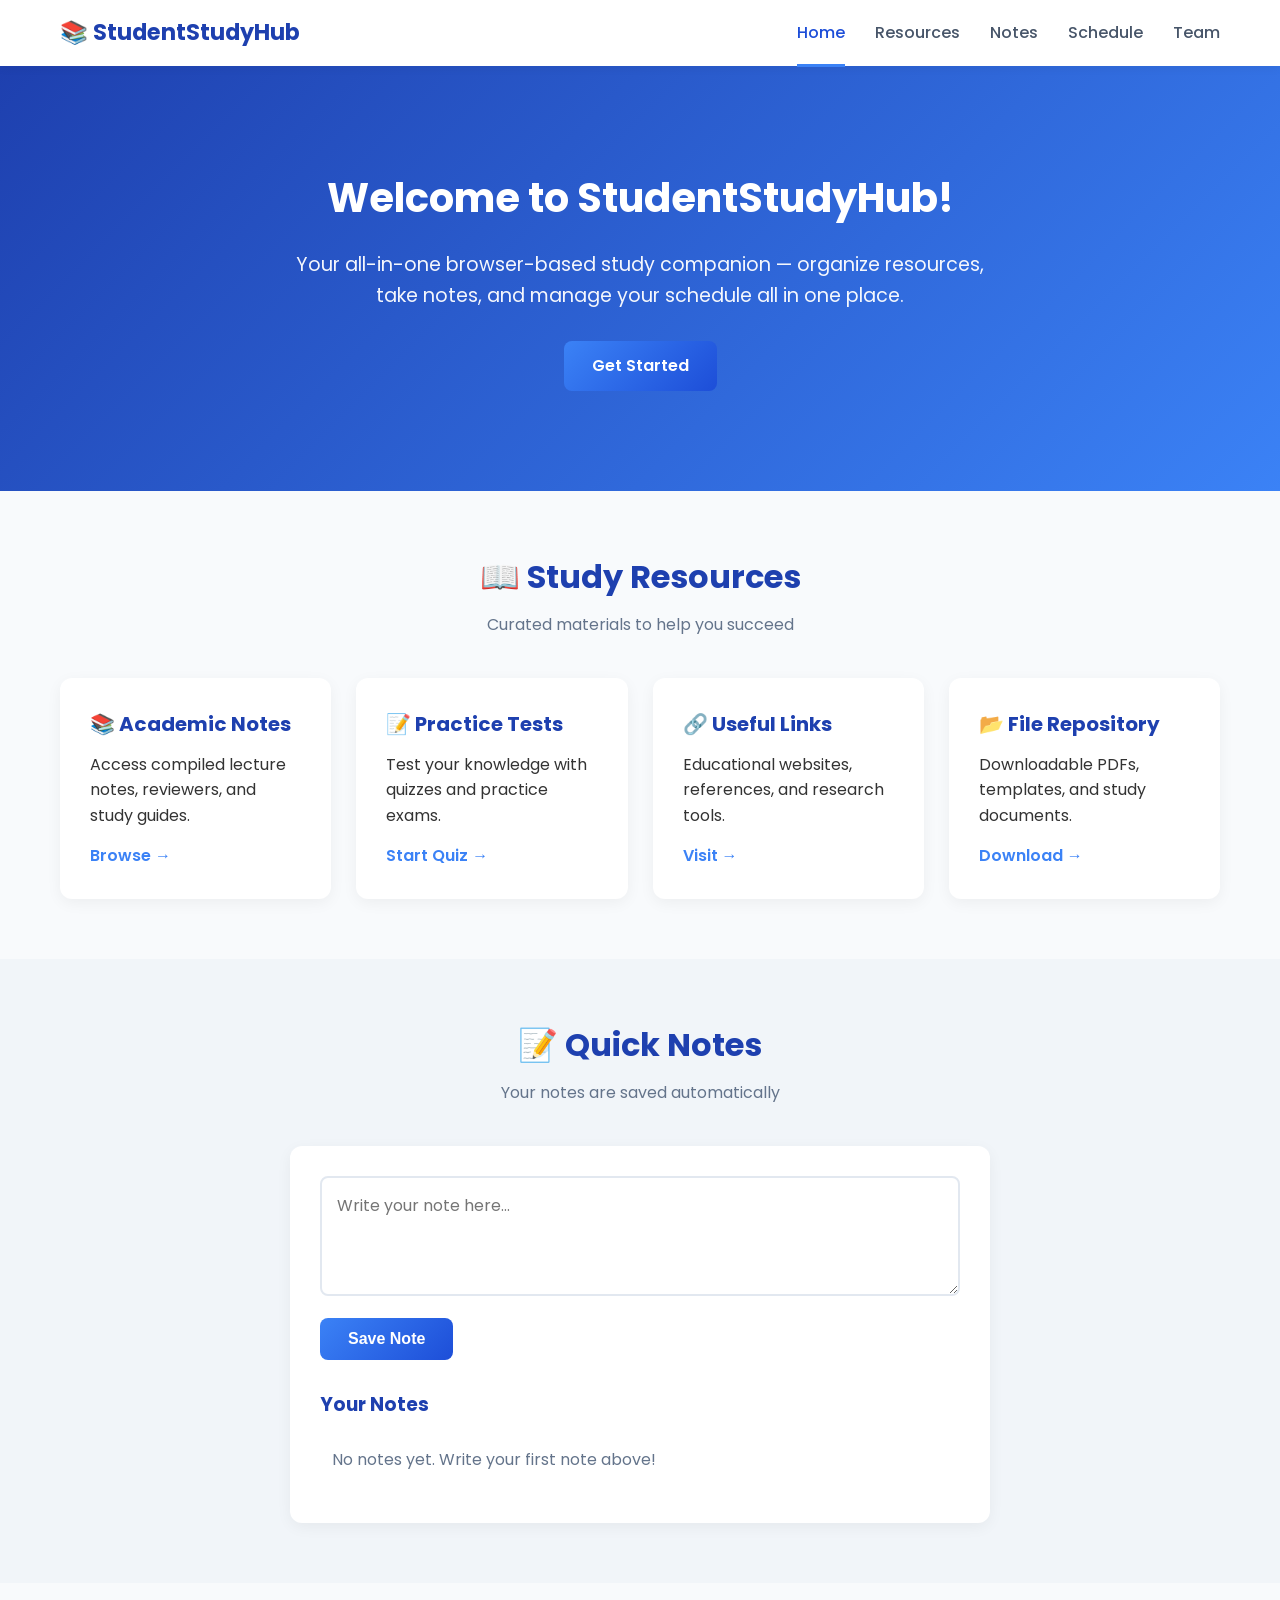
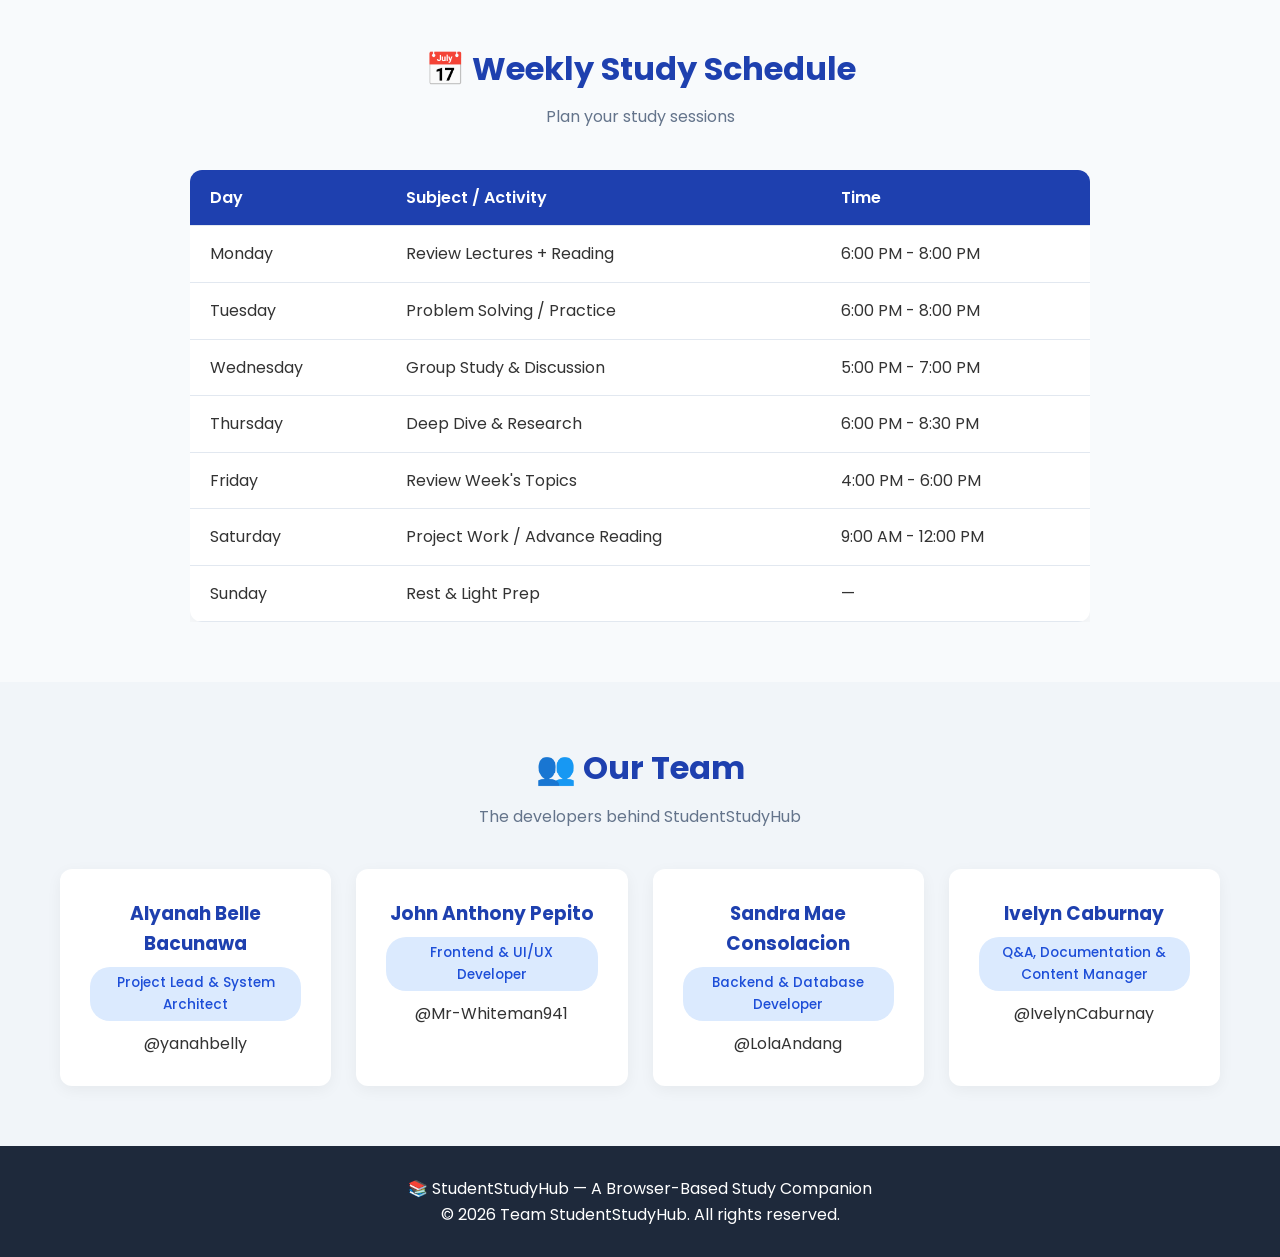
==== index.html @ 54c68e7b "Merge remote-tracking branch 'origin/main'" ====
<!DOCTYPE html>
<html lang="en">
<head>
    <meta charset="UTF-8">
    <meta name="viewport" content="width=device-width, initial-scale=1.0">
    <title>StudentStudyHub | Your Study Companion</title>
    <link rel="stylesheet" href="styles.css">
    <link href="https://fonts.googleapis.com/css2?family=Poppins:wght@300;400;500;600;700&display=swap" rel="stylesheet">
</head>
<body>
    <!-- Navigation Bar -->
    <nav class="navbar">
        <div class="nav-container">
            <div class="logo">
                <h1>📚 StudentStudyHub</h1>
            </div>
            <ul class="nav-links">
                <li><a href="#home" class="nav-link active">Home</a></li>
                <li><a href="#resources" class="nav-link">Resources</a></li>
                <li><a href="#notes" class="nav-link">Notes</a></li>
                <li><a href="#schedule" class="nav-link">Schedule</a></li>
                <li><a href="#team" class="nav-link">Team</a></li>
            </ul>
            <div class="menu-toggle" id="mobile-menu">
                <span></span>
                <span></span>
                <span></span>
            </div>
        </div>
    </nav>

    <!-- Hero Section -->
    <section id="home" class="section hero">
        <div class="hero-container">
            <h2>Welcome to StudentStudyHub!</h2>
            <p>Your all-in-one browser-based study companion — organize resources, take notes, and manage your schedule all in one place.</p>
            <a href="#resources" class="btn btn-primary">Get Started</a>
        </div>
    </section>

    <!-- Study Resources Section -->
    <section id="resources" class="section">
        <div class="container">
            <h2 class="section-title">📖 Study Resources</h2>
            <p class="section-subtitle">Curated materials to help you succeed</p>
            
            <div class="resources-grid">
                <div class="resource-card">
                    <h3>📚 Academic Notes</h3>
                    <p>Access compiled lecture notes, reviewers, and study guides.</p>
                    <a href="#" class="card-link">Browse →</a>
                </div>
                <div class="resource-card">
                    <h3>📝 Practice Tests</h3>
                    <p>Test your knowledge with quizzes and practice exams.</p>
                    <a href="#" class="card-link">Start Quiz →</a>
                </div>
                <div class="resource-card">
                    <h3>🔗 Useful Links</h3>
                    <p>Educational websites, references, and research tools.</p>
                    <a href="#" class="card-link">Visit →</a>
                </div>
                <div class="resource-card">
                    <h3>📂 File Repository</h3>
                    <p>Downloadable PDFs, templates, and study documents.</p>
                    <a href="#" class="card-link">Download →</a>
                </div>
            </div>
        </div>
    </section>

    <!-- Notes Section -->
    <section id="notes" class="section section-light">
        <div class="container">
            <h2 class="section-title">📝 Quick Notes</h2>
            <p class="section-subtitle">Your notes are saved automatically</p>
            
            <div class="notes-container">
                <textarea id="note-input" placeholder="Write your note here..."></textarea>
                <button id="save-note" class="btn btn-primary">Save Note</button>
                
                <div class="notes-list">
                    <h3>Your Notes</h3>
                    <ul id="notes-display"></ul>
                </div>
            </div>
        </div>
    </section>

    <!-- Schedule Section -->
    <section id="schedule" class="section">
        <div class="container">
            <h2 class="section-title">📅 Weekly Study Schedule</h2>
            <p class="section-subtitle">Plan your study sessions</p>
            
            <div class="schedule-table">
                <table>
                    <thead>
                        <tr>
                            <th>Day</th>
                            <th>Subject / Activity</th>
                            <th>Time</th>
                        </tr>
                    </thead>
                    <tbody>
                        <tr>
                            <td>Monday</td>
                            <td>Review Lectures + Reading</td>
                            <td>6:00 PM - 8:00 PM</td>
                        </tr>
                        <tr>
                            <td>Tuesday</td>
                            <td>Problem Solving / Practice</td>
                            <td>6:00 PM - 8:00 PM</td>
                        </tr>
                        <tr>
                            <td>Wednesday</td>
                            <td>Group Study & Discussion</td>
                            <td>5:00 PM - 7:00 PM</td>
                        </tr>
                        <tr>
                            <td>Thursday</td>
                            <td>Deep Dive & Research</td>
                            <td>6:00 PM - 8:30 PM</td>
                        </tr>
                        <tr>
                            <td>Friday</td>
                            <td>Review Week's Topics</td>
                            <td>4:00 PM - 6:00 PM</td>
                        </tr>
                        <tr>
                            <td>Saturday</td>
                            <td>Project Work / Advance Reading</td>
                            <td>9:00 AM - 12:00 PM</td>
                        </tr>
                        <tr>
                            <td>Sunday</td>
                            <td>Rest & Light Prep</td>
                            <td>—</td>
                        </tr>
                    </tbody>
                </table>
            </div>
        </div>
    </section>

    <!-- Team Section -->
    <section id="team" class="section section-light">
        <div class="container">
            <h2 class="section-title">👥 Our Team</h2>
            <p class="section-subtitle">The developers behind StudentStudyHub</p>
            
            <div class="team-grid">
                <div class="team-card">
                    <h3>Alyanah Belle Bacunawa</h3>
                    <span class="role">Project Lead & System Architect</span>
                    <p>@yanahbelly</p>
                </div>
                <div class="team-card">
                    <h3>John Anthony Pepito</h3>
                    <span class="role">Frontend & UI/UX Developer</span>
                    <p>@Mr-Whiteman941</p>
                </div>
                <div class="team-card">
                    <h3>Sandra Mae Consolacion</h3>
                    <span class="role">Backend & Database Developer</span>
                    <p>@LolaAndang</p>
                </div>
                <div class="team-card">
                    <h3>Ivelyn Caburnay</h3>
                    <span class="role">Q&A, Documentation & Content Manager</span>
                    <p>@IvelynCaburnay</p>
                </div>
            </div>
        </div>
    </section>

    <!-- Footer -->
    <footer class="footer">
        <div class="container">
            <p>📚 StudentStudyHub — A Browser-Based Study Companion</p>
            <p>&copy; 2026 Team StudentStudyHub. All rights reserved.</p>
        </div>
    </footer>

    <script src="script.js"></script>
</body>
</html>
---- styles.css ----
/* ===== GLOBAL STYLES ===== */
* {
    margin: 0;
    padding: 0;
    box-sizing: border-box;
}

body {
    font-family: 'Poppins', sans-serif;
    line-height: 1.6;
    color: #333;
    background-color: #f8fafc;
}

a {
    text-decoration: none;
    color: inherit;
}

ul {
    list-style: none;
}

.container {
    max-width: 1200px;
    margin: 0 auto;
    padding: 0 20px;
}

.section {
    padding: 60px 20px;
}

.section-light {
    background-color: #f1f5f9;
}

.section-title {
    text-align: center;
    font-size: 2rem;
    color: #1e40af;
    margin-bottom: 10px;
}

.section-subtitle {
    text-align: center;
    color: #64748b;
    margin-bottom: 40px;
}

.btn {
    display: inline-block;
    padding: 12px 28px;
    border-radius: 8px;
    font-weight: 600;
    cursor: pointer;
    border: none;
    transition: all 0.3s ease;
    font-size: 1rem;
}

.btn-primary {
    background: linear-gradient(135deg, #3b82f6, #1d4ed8);
    color: white;
}

.btn-primary:hover {
    transform: translateY(-2px);
    box-shadow: 0 8px 20px rgba(59, 130, 246, 0.3);
}

/* ===== NAVBAR ===== */
.navbar {
    background: white;
    box-shadow: 0 2px 10px rgba(0,0,0,0.05);
    position: sticky;
    top: 0;
    z-index: 100;
}

.nav-container {
    max-width: 1200px;
    margin: 0 auto;
    padding: 0 20px;
    display: flex;
    justify-content: space-between;
    align-items: center;
}

.logo h1 {
    font-size: 1.4rem;
    color: #1e40af;
    padding: 15px 0;
}

.nav-links {
    display: flex;
    gap: 30px;
}

.nav-link {
    padding: 20px 0;
    font-weight: 500;
    color: #475569;
    border-bottom: 3px solid transparent;
    transition: all 0.3s ease;
}

.nav-link:hover, .nav-link.active {
    color: #1d4ed8;
    border-bottom-color: #3b82f6;
}

.menu-toggle {
    display: none;
    flex-direction: column;
    cursor: pointer;
}

.menu-toggle span {
    width: 25px;
    height: 3px;
    background: #1e40af;
    margin: 3px 0;
    border-radius: 2px;
}

/* ===== HERO SECTION ===== */
.hero {
    background: linear-gradient(135deg, #1e40af, #3b82f6);
    color: white;
    text-align: center;
    padding: 100px 20px;
}

.hero-container h2 {
    font-size: 2.5rem;
    margin-bottom: 20px;
}

.hero-container p {
    font-size: 1.2rem;
    max-width: 700px;
    margin: 0 auto 30px;
    opacity: 0.95;
}

/* ===== RESOURCES GRID ===== */
.resources-grid {
    display: grid;
    grid-template-columns: repeat(auto-fit, minmax(250px, 1fr));
    gap: 25px;
}

.resource-card {
    background: white;
    padding: 30px;
    border-radius: 12px;
    box-shadow: 0 4px 15px rgba(0,0,0,0.05);
    transition: transform 0.3s ease;
}

.resource-card:hover {
    transform: translateY(-8px);
}

.resource-card h3 {
    color: #1e40af;
    margin-bottom: 12px;
    font-size: 1.25rem;
}

.card-link {
    display: inline-block;
    margin-top: 15px;
    color: #3b82f6;
    font-weight: 600;
}

/* ===== NOTES SECTION ===== */
.notes-container {
    max-width: 700px;
    margin: 0 auto;
    background: white;
    padding: 30px;
    border-radius: 12px;
    box-shadow: 0 4px 15px rgba(0,0,0,0.05);
}

#note-input {
    width: 100%;
    min-height: 120px;
    padding: 15px;
    border: 2px solid #e2e8f0;
    border-radius: 8px;
    font-family: inherit;
    font-size: 1rem;
    margin-bottom: 15px;
    resize: vertical;
}

#note-input:focus {
    outline: none;
    border-color: #3b82f6;
}

.notes-list {
    margin-top: 30px;
}

.notes-list h3 {
    color: #1e40af;
    margin-bottom: 15px;
}

.notes-list li {
    padding: 12px;
    background: #f1f5f9;
    border-radius: 6px;
    margin-bottom: 8px;
    display: flex;
    justify-content: space-between;
    align-items: center;
}

.delete-note {
    background: #ef4444;
    color: white;
    border: none;
    padding: 5px 10px;
    border-radius: 4px;
    cursor: pointer;
    font-size: 0.85rem;
}

/* ===== SCHEDULE TABLE ===== */
.schedule-table {
    overflow-x: auto;
    max-width: 900px;
    margin: 0 auto;
}

table {
    width: 100%;
    border-collapse: collapse;
    background: white;
    border-radius: 12px;
    overflow: hidden;
    box-shadow: 0 4px 15px rgba(0,0,0,0.05);
}

th, td {
    padding: 15px 20px;
    text-align: left;
    border-bottom: 1px solid #e2e8f0;
}

th {
    background: #1e40af;
    color: white;
    font-weight: 600;
}

tr:hover {
    background: #f1f5f9;
}

/* ===== TEAM GRID ===== */
.team-grid {
    display: grid;
    grid-template-columns: repeat(auto-fit, minmax(250px, 1fr));
    gap: 25px;
}

.team-card {
    background: white;
    padding: 30px;
    border-radius: 12px;
    text-align: center;
    box-shadow: 0 4px 15px rgba(0,0,0,0.05);
    transition: transform 0.3s ease;
}

.team-card:hover {
    transform: translateY(-5px);
}

.team-card h3 {
    color: #1e40af;
    margin-bottom: 8px;
}

.role {
    display: inline-block;
    background: #dbeafe;
    color: #1d4ed8;
    padding: 5px 12px;
    border-radius: 20px;
    font-size: 0.85rem;
    font-weight: 500;
    margin-bottom: 10px;
}

/* ===== FOOTER ===== */
.footer {
    background: #1e293b;
    color: white;
    text-align: center;
    padding: 30px 20px;
}

/* ===== RESPONSIVE ===== */
@media (max-width: 768px) {
    .nav-links {
        position: absolute;
        top: 100%;
        left: 0;
        right: 0;
        background: white;
        flex-direction: column;
        gap: 0;
        display: none;
        box-shadow: 0 10px 15px rgba(0,0,0,0.1);
    }

    .nav-links.active {
        display: flex;
    }

    .nav-link {
        padding: 15px 20px;
        border-bottom: 1px solid #f1f5f9;
    }

    .menu-toggle {
        display: flex;
    }

    .hero-container h2 {
        font-size: 1.8rem;
    }

    .section-title {
        font-size: 1.5rem;
    }
}
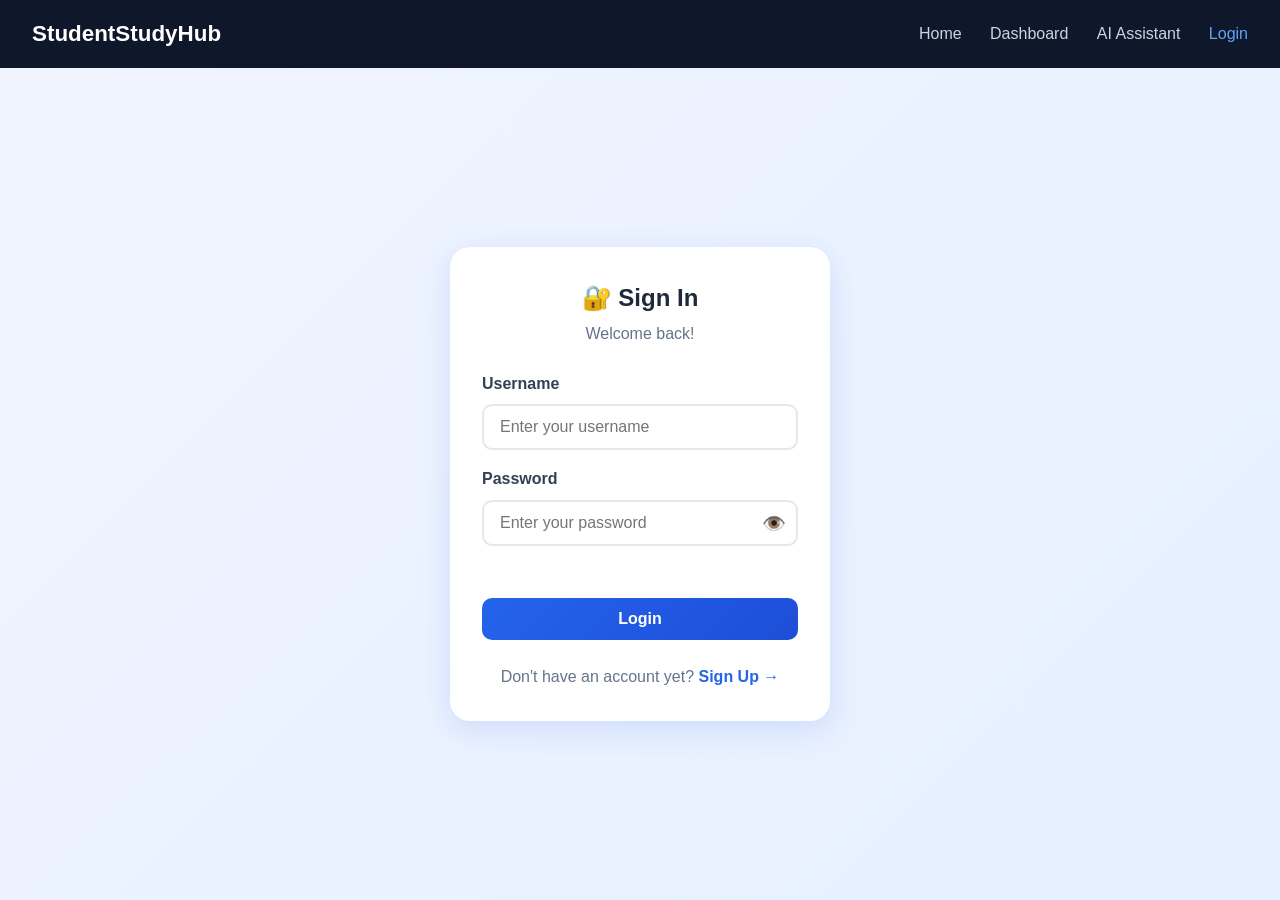
==== commit df755a1f: "Initial commit" ====
--- a/index.html
+++ b/index.html
@@ -3,186 +3,56 @@
 <head>
     <meta charset="UTF-8">
     <meta name="viewport" content="width=device-width, initial-scale=1.0">
-    <title>StudentStudyHub | Your Study Companion</title>
-    <link rel="stylesheet" href="styles.css">
-    <link href="https://fonts.googleapis.com/css2?family=Poppins:wght@300;400;500;600;700&display=swap" rel="stylesheet">
+    <title>StudentStudyHub</title>
+    <link rel="stylesheet" href="css/styles.css">
+    <!-- Protection: Must be logged in -->
+    <script>
+        if (!localStorage.getItem('studyhub_user')) {
+            window.location.href = 'login.html';
+        }
+    </script>
 </head>
 <body>
-    <!-- Navigation Bar -->
     <nav class="navbar">
-        <div class="nav-container">
-            <div class="logo">
-                <h1>📚 StudentStudyHub</h1>
-            </div>
-            <ul class="nav-links">
-                <li><a href="#home" class="nav-link active">Home</a></li>
-                <li><a href="#resources" class="nav-link">Resources</a></li>
-                <li><a href="#notes" class="nav-link">Notes</a></li>
-                <li><a href="#schedule" class="nav-link">Schedule</a></li>
-                <li><a href="#team" class="nav-link">Team</a></li>
-            </ul>
-            <div class="menu-toggle" id="mobile-menu">
-                <span></span>
-                <span></span>
-                <span></span>
-            </div>
+        <div class="logo">StudentStudyHub</div>
+        <div class="nav-links">
+            <a href="index.html" class="active">Home</a>
+            <a href="dashboard.html">Dashboard</a>
+            <a href="ai-chat.html">AI Assistant</a>
+            <a href="resource-hub.html">Resource Hub</a>
+            <a href="#" id="logoutLink">Logout</a>
         </div>
     </nav>
 
-    <!-- Hero Section -->
-    <section id="home" class="section hero">
-        <div class="hero-container">
-            <h2>Welcome to StudentStudyHub!</h2>
-            <p>Your all-in-one browser-based study companion — organize resources, take notes, and manage your schedule all in one place.</p>
-            <a href="#resources" class="btn btn-primary">Get Started</a>
+    <main class="page-container">
+        <div class="hero-section">
+            <h1>Welcome to StudentStudyHub 🎓</h1>
+            <p class="hero-subtitle">Your all-in-one student platform with built-in AI — get instant help, organize your studies, and excel in your classes!</p>
         </div>
-    </section>
 
-    <!-- Study Resources Section -->
-    <section id="resources" class="section">
-        <div class="container">
-            <h2 class="section-title">📖 Study Resources</h2>
-            <p class="section-subtitle">Curated materials to help you succeed</p>
-            
-            <div class="resources-grid">
-                <div class="resource-card">
-                    <h3>📚 Academic Notes</h3>
-                    <p>Access compiled lecture notes, reviewers, and study guides.</p>
-                    <a href="#" class="card-link">Browse →</a>
-                </div>
-                <div class="resource-card">
-                    <h3>📝 Practice Tests</h3>
-                    <p>Test your knowledge with quizzes and practice exams.</p>
-                    <a href="#" class="card-link">Start Quiz →</a>
-                </div>
-                <div class="resource-card">
-                    <h3>🔗 Useful Links</h3>
-                    <p>Educational websites, references, and research tools.</p>
-                    <a href="#" class="card-link">Visit →</a>
-                </div>
-                <div class="resource-card">
-                    <h3>📂 File Repository</h3>
-                    <p>Downloadable PDFs, templates, and study documents.</p>
-                    <a href="#" class="card-link">Download →</a>
-                </div>
-            </div>
+        <div class="features-grid">
+            <a href="ai-chat.html" class="feature-card">
+                <span class="feature-icon">🤖</span>
+                <h3>AI Study Assistant</h3>
+                <p>Ask any question — get explanations, writing help, study plans, and more instantly.</p>
+            </a>
+            <a href="resource-hub.html" class="feature-card">
+                <span class="feature-icon">📁</span>
+                <h3>Resource Hub</h3>
+                <p>Share and access notes, reviewers, and materials from fellow students.</p>
+            </a>
+            <a href="dashboard.html" class="feature-card">
+                <span class="feature-icon">📊</span>
+                <h3>Smart Dashboard</h3>
+                <p>Track your progress, organize tasks, and manage your academic journey easily.</p>
+            </a>
         </div>
-    </section>
+    </main>
 
-    <!-- Notes Section -->
-    <section id="notes" class="section section-light">
-        <div class="container">
-            <h2 class="section-title">📝 Quick Notes</h2>
-            <p class="section-subtitle">Your notes are saved automatically</p>
-            
-            <div class="notes-container">
-                <textarea id="note-input" placeholder="Write your note here..."></textarea>
-                <button id="save-note" class="btn btn-primary">Save Note</button>
-                
-                <div class="notes-list">
-                    <h3>Your Notes</h3>
-                    <ul id="notes-display"></ul>
-                </div>
-            </div>
-        </div>
-    </section>
-
-    <!-- Schedule Section -->
-    <section id="schedule" class="section">
-        <div class="container">
-            <h2 class="section-title">📅 Weekly Study Schedule</h2>
-            <p class="section-subtitle">Plan your study sessions</p>
-            
-            <div class="schedule-table">
-                <table>
-                    <thead>
-                        <tr>
-                            <th>Day</th>
-                            <th>Subject / Activity</th>
-                            <th>Time</th>
-                        </tr>
-                    </thead>
-                    <tbody>
-                        <tr>
-                            <td>Monday</td>
-                            <td>Review Lectures + Reading</td>
-                            <td>6:00 PM - 8:00 PM</td>
-                        </tr>
-                        <tr>
-                            <td>Tuesday</td>
-                            <td>Problem Solving / Practice</td>
-                            <td>6:00 PM - 8:00 PM</td>
-                        </tr>
-                        <tr>
-                            <td>Wednesday</td>
-                            <td>Group Study & Discussion</td>
-                            <td>5:00 PM - 7:00 PM</td>
-                        </tr>
-                        <tr>
-                            <td>Thursday</td>
-                            <td>Deep Dive & Research</td>
-                            <td>6:00 PM - 8:30 PM</td>
-                        </tr>
-                        <tr>
-                            <td>Friday</td>
-                            <td>Review Week's Topics</td>
-                            <td>4:00 PM - 6:00 PM</td>
-                        </tr>
-                        <tr>
-                            <td>Saturday</td>
-                            <td>Project Work / Advance Reading</td>
-                            <td>9:00 AM - 12:00 PM</td>
-                        </tr>
-                        <tr>
-                            <td>Sunday</td>
-                            <td>Rest & Light Prep</td>
-                            <td>—</td>
-                        </tr>
-                    </tbody>
-                </table>
-            </div>
-        </div>
-    </section>
-
-    <!-- Team Section -->
-    <section id="team" class="section section-light">
-        <div class="container">
-            <h2 class="section-title">👥 Our Team</h2>
-            <p class="section-subtitle">The developers behind StudentStudyHub</p>
-            
-            <div class="team-grid">
-                <div class="team-card">
-                    <h3>Alyanah Belle Bacunawa</h3>
-                    <span class="role">Project Lead & System Architect</span>
-                    <p>@yanahbelly</p>
-                </div>
-                <div class="team-card">
-                    <h3>John Anthony Pepito</h3>
-                    <span class="role">Frontend & UI/UX Developer</span>
-                    <p>@Mr-Whiteman941</p>
-                </div>
-                <div class="team-card">
-                    <h3>Sandra Mae Consolacion</h3>
-                    <span class="role">Backend & Database Developer</span>
-                    <p>@LolaAndang</p>
-                </div>
-                <div class="team-card">
-                    <h3>Ivelyn Caburnay</h3>
-                    <span class="role">Q&A, Documentation & Content Manager</span>
-                    <p>@IvelynCaburnay</p>
-                </div>
-            </div>
-        </div>
-    </section>
-
-    <!-- Footer -->
-    <footer class="footer">
-        <div class="container">
-            <p>📚 StudentStudyHub — A Browser-Based Study Companion</p>
-            <p>&copy; 2026 Team StudentStudyHub. All rights reserved.</p>
-        </div>
+    <footer class="site-footer">
+        <p>StudentStudyHub — Your Smart Study Partner 💖✨</p>
     </footer>
 
-    <script src="script.js"></script>
+    <script src="js/app.js"></script>
 </body>
 </html>
--- a/css/styles.css
+++ b/css/styles.css
@@ -0,0 +1,489 @@
+/* ===== GLOBAL BASE STYLES ===== */
+* {
+    margin: 0;
+    padding: 0;
+    box-sizing: border-box;
+    font-family: 'Segoe UI', Roboto, Arial, sans-serif;
+}
+
+body {
+    background-color: #f8fafc;
+    color: #1e293b;
+    line-height: 1.6;
+}
+
+/* ===== NAVBAR ===== */
+.navbar {
+    background: #0f172a;
+    padding: 1rem 2rem;
+    display: flex;
+    justify-content: space-between;
+    align-items: center;
+    flex-wrap: wrap;
+}
+
+.logo {
+    color: white;
+    font-size: 1.4rem;
+    font-weight: bold;
+}
+
+.nav-links a {
+    color: #cbd5e1;
+    text-decoration: none;
+    margin-left: 1.5rem;
+    transition: color 0.3s ease;
+}
+
+.nav-links a:hover,
+.nav-links a.active {
+    color: #60a5fa;
+}
+
+/* ===== PAGE CONTAINER ===== */
+.page-container {
+    max-width: 1200px;
+    margin: 0 auto;
+    padding: 3rem 2rem;
+}
+
+/* ===== HERO SECTION ===== */
+.hero-section {
+    text-align: center;
+    padding: 3rem 1rem;
+    max-width: 800px;
+    margin: 0 auto;
+}
+
+.hero-section h1 {
+    font-size: 2.5rem;
+    color: #1e293b;
+    margin-bottom: 1rem;
+}
+
+.hero-subtitle {
+    font-size: 1.15rem;
+    color: #64748b;
+    margin-bottom: 2rem;
+}
+
+.hero-btn {
+    font-size: 1.1rem;
+    padding: 0.9rem 2.5rem;
+}
+
+/* ===== FEATURES GRID ===== */
+.features-grid {
+    display: grid;
+    grid-template-columns: repeat(auto-fit, minmax(300px, 1fr));
+    gap: 1.5rem;
+    margin-top: 2rem;
+}
+
+.feature-card {
+    background: white;
+    padding: 2rem;
+    border-radius: 16px;
+    box-shadow: 0 4px 20px rgba(0, 0, 0, 0.06);
+    text-decoration: none;
+    transition: all 0.3s ease;
+    border: 1px solid #f1f5f9;
+}
+
+.feature-card:hover {
+    transform: translateY(-6px);
+    box-shadow: 0 10px 30px rgba(37, 99, 235, 0.15);
+}
+
+.feature-icon {
+    font-size: 2.5rem;
+    margin-bottom: 1rem;
+    display: block;
+}
+
+.feature-card h3 {
+    color: #1e293b;
+    margin-bottom: 0.75rem;
+}
+
+.feature-card p {
+    color: #64748b;
+}
+
+/* ===== BUTTONS ===== */
+.btn-primary {
+    display: inline-block;
+    padding: 0.85rem 2rem;
+    background: linear-gradient(135deg, #2563eb, #1d4ed8);
+    color: white;
+    border: none;
+    border-radius: 10px;
+    font-size: 1rem;
+    font-weight: 600;
+    cursor: pointer;
+    text-decoration: none;
+    transition: all 0.3s ease;
+}
+
+.btn-primary:hover {
+    transform: translateY(-2px);
+    box-shadow: 0 6px 20px rgba(37, 99, 235, 0.35);
+}
+
+/* ===== FOOTER ===== */
+.site-footer {
+    text-align: center;
+    padding: 2rem;
+    color: #64748b;
+    margin-top: 2rem;
+}
+
+/* ===== AUTH PAGES ===== */
+.auth-page {
+    background: linear-gradient(135deg, #f0f4ff, #e6f0ff);
+    min-height: 100vh;
+}
+
+.auth-container {
+    display: flex;
+    justify-content: center;
+    align-items: center;
+    padding: 3rem 1rem;
+}
+
+.auth-card {
+    background: white;
+    padding: 2.5rem;
+    border-radius: 20px;
+    box-shadow: 0 8px 30px rgba(37, 99, 235, 0.15);
+    width: 100%;
+    max-width: 420px;
+}
+
+.auth-card h2 {
+    font-size: 1.75rem;
+    color: #1e293b;
+    margin-bottom: 0.5rem;
+    text-align: center;
+}
+
+.auth-subtitle {
+    color: #64748b;
+    margin-bottom: 2rem;
+    text-align: center;
+}
+
+.form-group {
+    margin-bottom: 1.25rem;
+}
+
+.form-group label {
+    display: block;
+    font-weight: 600;
+    color: #334155;
+    margin-bottom: 0.5rem;
+}
+
+.form-group input {
+    width: 100%;
+    padding: 0.85rem 1rem;
+    border: 2px solid #e2e8f0;
+    border-radius: 10px;
+    font-size: 1rem;
+    transition: border-color 0.3s ease;
+}
+
+.form-group input:focus {
+    outline: none;
+    border-color: #2563eb;
+}
+
+.error-msg {
+    color: #dc2626;
+    margin: 0.75rem 0;
+    font-size: 0.9rem;
+    min-height: 1.5rem;
+    text-align: center;
+}
+
+.full-width {
+    width: 100%;
+}
+
+.auth-switch {
+    margin-top: 1.5rem;
+    text-align: center;
+    color: #64748b;
+}
+
+.auth-switch a {
+    color: #2563eb;
+    font-weight: 600;
+    text-decoration: none;
+}
+
+.auth-switch a:hover {
+    text-decoration: underline;
+}
+
+/* ===== DASHBOARD & CARDS ===== */
+.welcome-section {
+    text-align: center;
+    margin-bottom: 3rem;
+}
+
+.welcome-section h1 {
+    font-size: 2.5rem;
+    color: #1a2b4a;
+    margin-bottom: 0.5rem;
+}
+
+.welcome-section h1 span {
+    color: #2563eb;
+}
+
+.subtitle {
+    color: #64748b;
+    font-size: 1.1rem;
+}
+
+.dashboard-grid {
+    display: grid;
+    grid-template-columns: repeat(auto-fit, minmax(320px, 1fr));
+    gap: 1.5rem;
+}
+
+.card {
+    background: #ffffff;
+    border-radius: 16px;
+    padding: 1.75rem;
+    box-shadow: 0 4px 20px rgba(0, 0, 0, 0.06);
+    border: 1px solid #f1f5f9;
+    transition: transform 0.3s ease, box-shadow 0.3s ease;
+}
+
+.card:hover {
+    transform: translateY(-4px);
+    box-shadow: 0 8px 25px rgba(37, 99, 235, 0.12);
+}
+
+.card h3 {
+    font-size: 1.25rem;
+    color: #1e293b;
+    margin-bottom: 1.25rem;
+    padding-bottom: 0.75rem;
+    border-bottom: 2px solid #e2e8f0;
+}
+
+.empty-state {
+    text-align: center;
+    color: #94a3b8;
+    padding: 1.5rem;
+}
+
+/* ===== RESPONSIVE ===== */
+@media (max-width: 768px) {
+    .navbar {
+        flex-direction: column;
+        gap: 1rem;
+    }
+    .nav-links a {
+        margin: 0 0.75rem;
+    }
+    .hero-section h1 {
+        font-size: 1.8rem;
+    }
+}
+/* ========== AI CHAT PAGE STYLING ========== */
+.chat-page {
+    min-height: calc(100vh - 80px);
+    display: flex;
+    align-items: stretch;
+    padding: 2rem;
+}
+
+.chat-container {
+    max-width: 900px;
+    width: 100%;
+    margin: 0 auto;
+    display: flex;
+    flex-direction: column;
+    background: white;
+    border-radius: 20px;
+    box-shadow: 0 4px 25px rgba(37, 99, 235, 0.1);
+    overflow: hidden;
+}
+
+.chat-header {
+    background: linear-gradient(135deg, #2563eb, #1d4ed8);
+    color: white;
+    padding: 1.5rem 2rem;
+    text-align: center;
+}
+
+.chat-header h2 {
+    font-size: 1.5rem;
+    margin-bottom: 0.25rem;
+}
+
+.chat-header p {
+    opacity: 0.9;
+    font-size: 0.95rem;
+}
+
+.chat-messages {
+    flex: 1;
+    padding: 2rem;
+    overflow-y: auto;
+    background: #f8fafc;
+    min-height: 400px;
+}
+
+.message {
+    display: flex;
+    gap: 1rem;
+    margin-bottom: 1.5rem;
+    animation: fadeIn 0.3s ease;
+}
+
+@keyframes fadeIn {
+    from { opacity: 0; transform: translateY(10px); }
+    to { opacity: 1; transform: translateY(0); }
+}
+
+.message-icon {
+    font-size: 1.5rem;
+    flex-shrink: 0;
+}
+
+.message-content {
+    padding: 1rem 1.25rem;
+    border-radius: 16px;
+    line-height: 1.6;
+    max-width: 80%;
+}
+
+.bot-message .message-content {
+    background: #e0e7ff;
+    color: #1e293b;
+    border-top-left-radius: 4px;
+}
+
+.user-message {
+    flex-direction: row-reverse;
+}
+
+.user-message .message-content {
+    background: linear-gradient(135deg, #2563eb, #1d4ed8);
+    color: white;
+    border-top-right-radius: 4px;
+}
+
+.chat-input-area {
+    display: flex;
+    gap: 1rem;
+    padding: 1.5rem;
+    border-top: 1px solid #e2e8f0;
+    background: white;
+}
+
+.chat-input-area input {
+    flex: 1;
+    padding: 1rem 1.25rem;
+    border: 2px solid #e2e8f0;
+    border-radius: 12px;
+    font-size: 1rem;
+    transition: border-color 0.3s ease;
+}
+
+.chat-input-area input:focus {
+    outline: none;
+    border-color: #2563eb;
+}
+
+.chat-input-area button {
+    padding: 1rem 2rem;
+    white-space: nowrap;
+}
+
+/* Responsive Chat */
+@media (max-width: 768px) {
+    .chat-page {
+        padding: 1rem;
+    }
+    .chat-messages {
+        padding: 1rem;
+    }
+    .message-content {
+        max-width: 75%;
+    }
+    .chat-input-area {
+        flex-direction: column;
+    }
+}
+/* ========== COMPACT LOGIN/SIGNUP LAYOUT ========== */
+.compact-card {
+    padding: 2rem !important;
+    max-width: 380px !important;
+}
+
+.compact-card h2 {
+    font-size: 1.5rem;
+    margin-bottom: 0.25rem;
+}
+
+.compact-card .auth-subtitle {
+    margin-bottom: 1.5rem;
+}
+
+.compact-card .form-group {
+    margin-bottom: 1rem;
+}
+
+.compact-card .form-group input {
+    padding: 0.75rem 1rem;
+}
+
+.compact-card .btn-primary {
+    padding: 0.75rem;
+}
+
+.auth-page {
+    display: flex;
+    flex-direction: column;
+    min-height: 100vh;
+}
+
+.auth-container {
+    flex: 1;
+    padding: 2rem 1rem;
+}
+/* ===== PASSWORD TOGGLE EYE ===== */
+.password-wrapper {
+    position: relative;
+    display: flex;
+    align-items: center;
+}
+
+.password-wrapper input {
+    width: 100%;
+    padding-right: 45px; /* Make space for the eye icon */
+}
+
+.toggle-password {
+    position: absolute;
+    right: 12px;
+    top: 50%;
+    transform: translateY(-50%);
+    background: none;
+    border: none;
+    font-size: 1.2rem;
+    cursor: pointer;
+    color: #64748b;
+    padding: 0;
+    transition: color 0.2s;
+}
+
+.toggle-password:hover {
+    color: #2563eb;
+}
